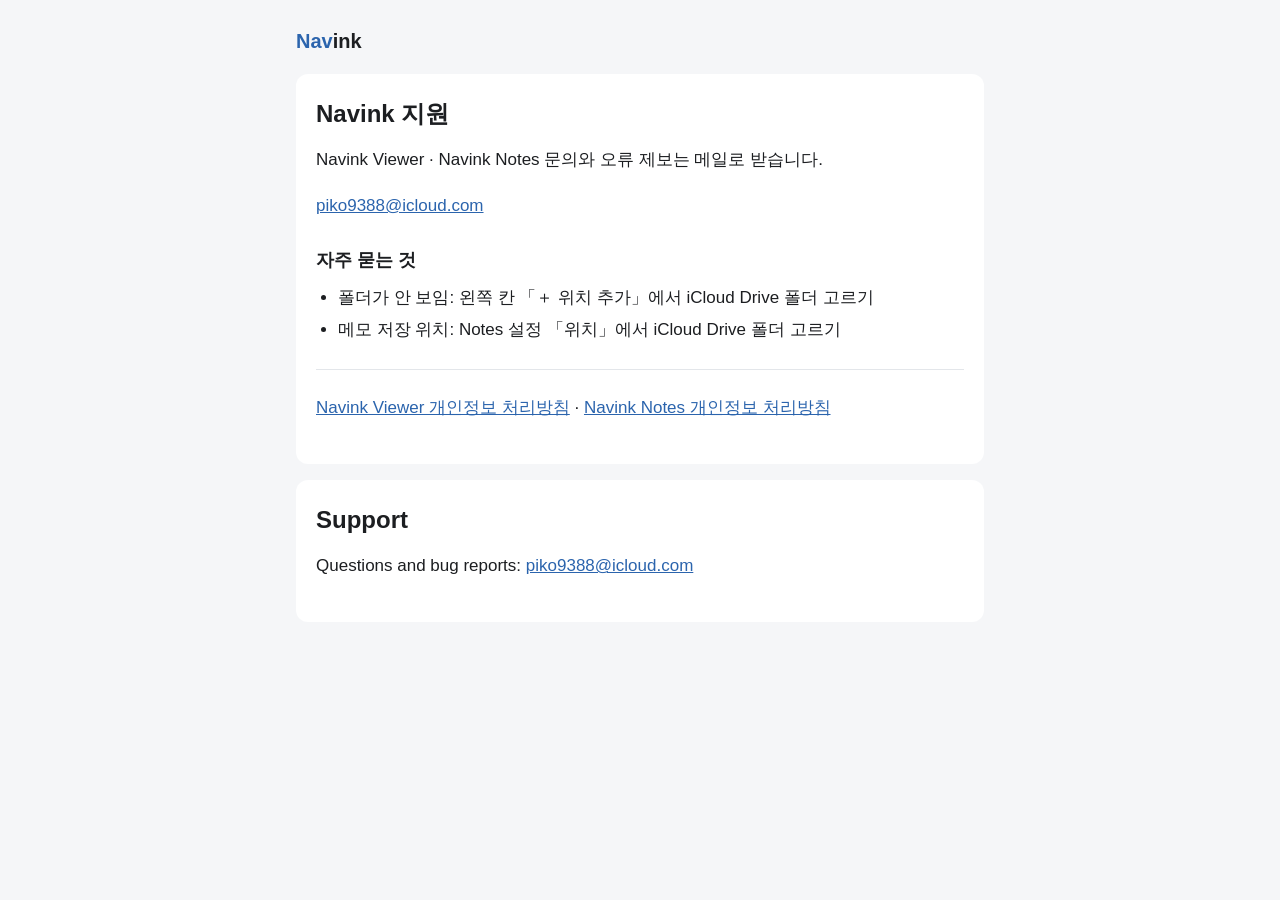
==== index.html @ b6a54c42 "Navink 개인정보 처리방침 · 지원 페이지" ====
<!doctype html><html lang="ko"><head><meta charset="utf-8"><meta name="viewport" content="width=device-width, initial-scale=1"><title>Navink 지원 · Support</title><link rel="stylesheet" href="style.css"></head><body><main><div class="brand"><b>Nav</b>ink</div>
<section lang="ko"><h1>Navink 지원</h1><p>Navink Viewer · Navink Notes 문의와 오류 제보는 메일로 받습니다.</p><p><a href="mailto:piko9388@icloud.com">piko9388@icloud.com</a></p><h2>자주 묻는 것</h2><ul><li>폴더가 안 보임: 왼쪽 칸 「＋ 위치 추가」에서 iCloud Drive 폴더 고르기</li><li>메모 저장 위치: Notes 설정 「위치」에서 iCloud Drive 폴더 고르기</li></ul><hr><p><a href="viewer/privacy.html">Navink Viewer 개인정보 처리방침</a> · <a href="notes/privacy.html">Navink Notes 개인정보 처리방침</a></p></section><section lang="en"><h1>Support</h1><p>Questions and bug reports: <a href="mailto:piko9388@icloud.com">piko9388@icloud.com</a></p></section>
</main></body></html>
---- style.css ----
:root{--bg:#F5F6F8;--card:#FFFFFF;--text:#1C1E21;--sub:#5F6670;--line:#E3E6EA;--accent:#2B64AD}
@media (prefers-color-scheme:dark){:root{--bg:#121418;--card:#1C1F25;--text:#E8EAED;--sub:#A3AAB4;--line:#2B2F36;--accent:#82AAF0}}
*{box-sizing:border-box}html{-webkit-text-size-adjust:100%}
body{margin:0;background:var(--bg);color:var(--text);font-family:-apple-system,BlinkMacSystemFont,"Apple SD Gothic Neo","Malgun Gothic",sans-serif;font-size:17px;line-height:1.7}
main{max-width:720px;margin:0 auto;padding:24px 16px 48px}
.brand{font-weight:800;font-size:20px}.brand b{color:var(--accent)}
section{background:var(--card);border-radius:12px;padding:24px 20px;margin:16px 0}
:lang(ko){word-break:keep-all;overflow-wrap:break-word}
h1{font-size:24px;line-height:1.3;margin:0 0 8px}h2{font-size:18px;margin:24px 0 8px}
ul{padding-left:22px;margin:0 0 12px}li{margin-bottom:4px}.meta{color:var(--sub);font-size:15px}
a{color:var(--accent)}hr{border:0;border-top:1px solid var(--line);margin:24px 0}
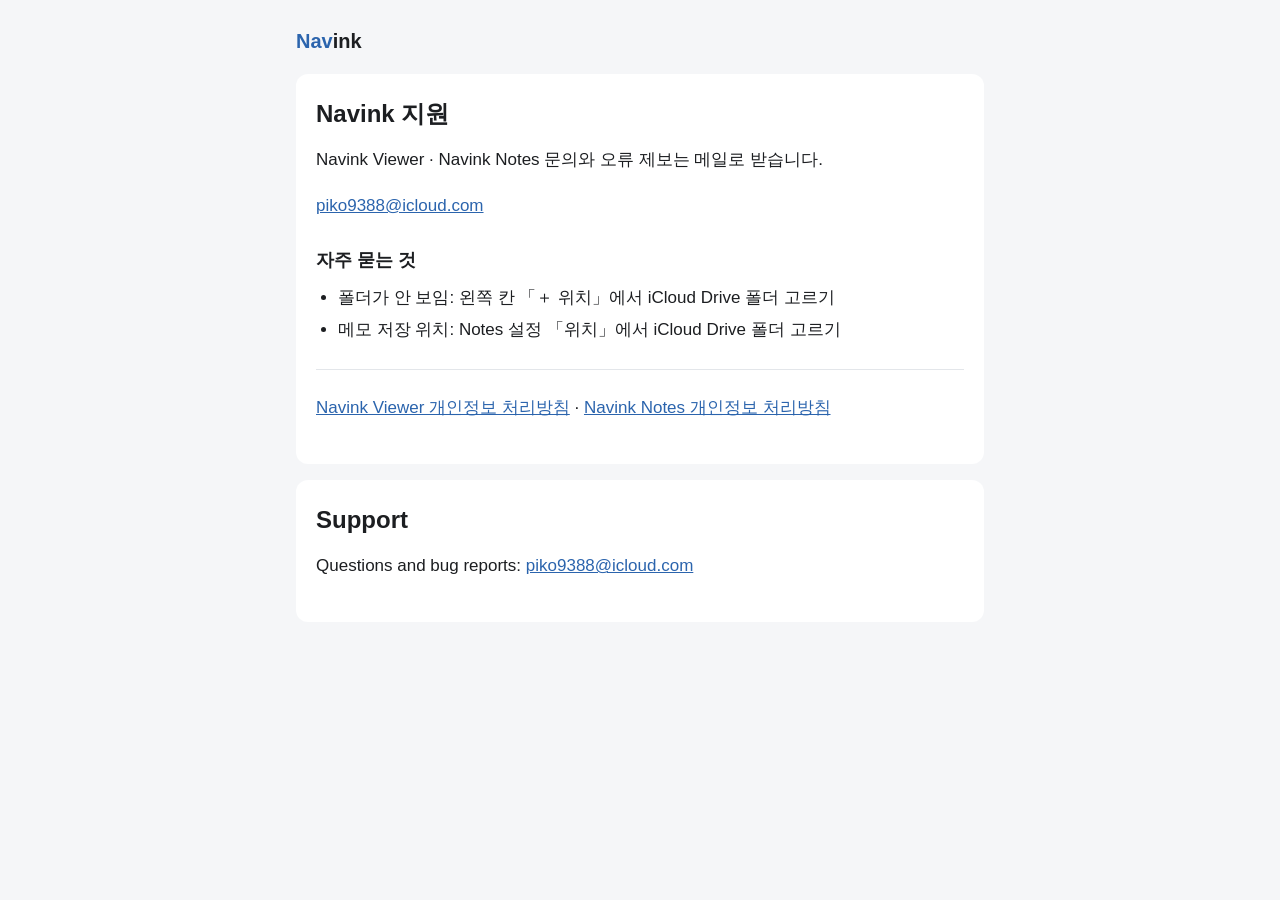
==== commit 75bb2b42: "지원 · 방침 1.0.1 정정: 「＋ 위치」 표기, Viewer 설정은 기기 안에만, md 외부 자원, 고정밀 모델 다시 받기 Co-Authored-By: Claude Opus 5" ====
--- a/index.html
+++ b/index.html
@@ -1,3 +1,3 @@
 <!doctype html><html lang="ko"><head><meta charset="utf-8"><meta name="viewport" content="width=device-width, initial-scale=1"><title>Navink 지원 · Support</title><link rel="stylesheet" href="style.css"></head><body><main><div class="brand"><b>Nav</b>ink</div>
-<section lang="ko"><h1>Navink 지원</h1><p>Navink Viewer · Navink Notes 문의와 오류 제보는 메일로 받습니다.</p><p><a href="mailto:piko9388@icloud.com">piko9388@icloud.com</a></p><h2>자주 묻는 것</h2><ul><li>폴더가 안 보임: 왼쪽 칸 「＋ 위치 추가」에서 iCloud Drive 폴더 고르기</li><li>메모 저장 위치: Notes 설정 「위치」에서 iCloud Drive 폴더 고르기</li></ul><hr><p><a href="viewer/privacy.html">Navink Viewer 개인정보 처리방침</a> · <a href="notes/privacy.html">Navink Notes 개인정보 처리방침</a></p></section><section lang="en"><h1>Support</h1><p>Questions and bug reports: <a href="mailto:piko9388@icloud.com">piko9388@icloud.com</a></p></section>
+<section lang="ko"><h1>Navink 지원</h1><p>Navink Viewer · Navink Notes 문의와 오류 제보는 메일로 받습니다.</p><p><a href="mailto:piko9388@icloud.com">piko9388@icloud.com</a></p><h2>자주 묻는 것</h2><ul><li>폴더가 안 보임: 왼쪽 칸 「＋ 위치」에서 iCloud Drive 폴더 고르기</li><li>메모 저장 위치: Notes 설정 「위치」에서 iCloud Drive 폴더 고르기</li></ul><hr><p><a href="viewer/privacy.html">Navink Viewer 개인정보 처리방침</a> · <a href="notes/privacy.html">Navink Notes 개인정보 처리방침</a></p></section><section lang="en"><h1>Support</h1><p>Questions and bug reports: <a href="mailto:piko9388@icloud.com">piko9388@icloud.com</a></p></section>
 </main></body></html>
